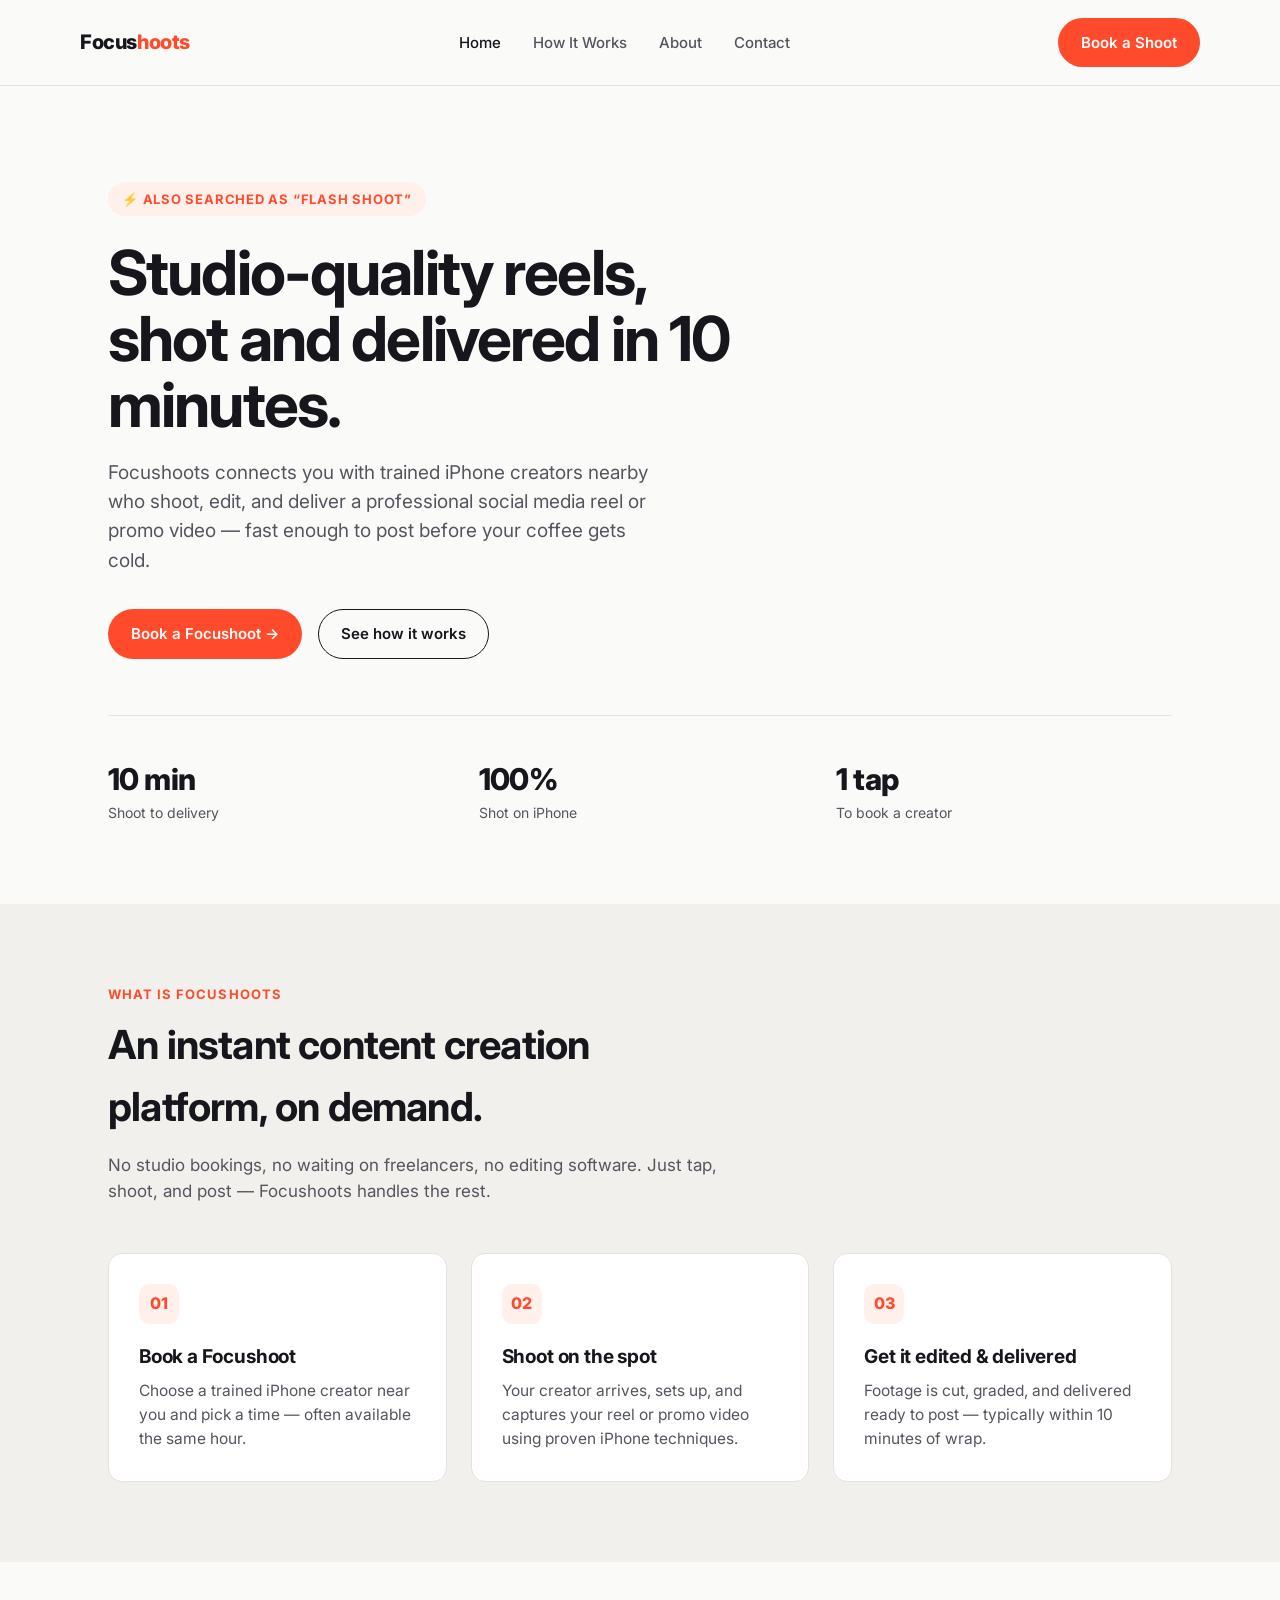
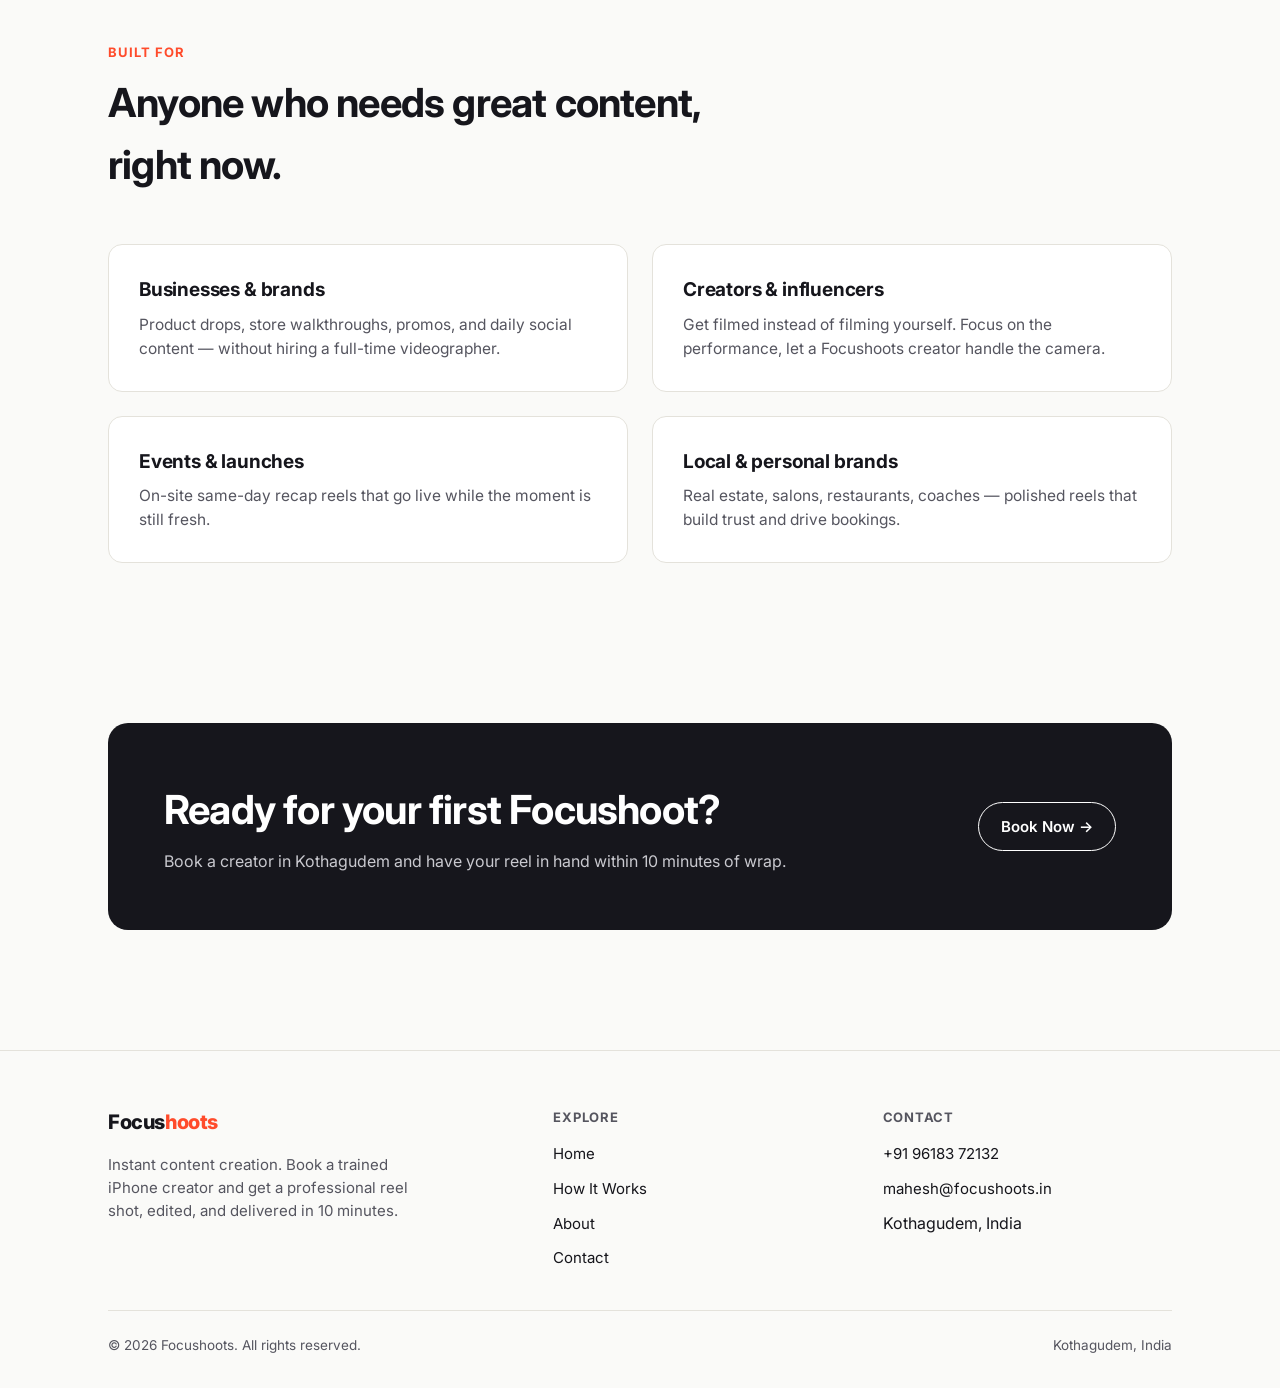
==== index.html @ 61d5305f "Add files via upload" ====
<!DOCTYPE html>
<html lang="en">
<head>
<meta charset="UTF-8" />
<meta name="viewport" content="width=device-width, initial-scale=1.0" />
<title>Focushoots — Book a Creator, Get Your Reel in 10 Minutes</title>
<meta name="description" content="Focushoots is an instant content creation platform. Book a trained iPhone creator nearby and get a professional social media reel or promo video shot, edited, and delivered in just 10 minutes." />
<link rel="preconnect" href="https://fonts.googleapis.com">
<link href="https://fonts.googleapis.com/css2?family=Inter:wght@400;500;600;700;800&display=swap" rel="stylesheet">
<link rel="stylesheet" href="style.css" />
</head>
<body>

<header class="site">
  <div class="container nav">
    <a href="index.html" class="logo">Focus<span>hoots</span></a>
    <ul class="nav-links">
      <li><a href="index.html" class="active">Home</a></li>
      <li><a href="how-it-works.html">How It Works</a></li>
      <li><a href="about.html">About</a></li>
      <li><a href="contact.html">Contact</a></li>
    </ul>
    <div class="nav-cta">
      <a href="contact.html" class="btn btn-primary">Book a Shoot</a>
    </div>
  </div>
</header>

<main>

  <!-- Hero -->
  <section class="hero">
    <div class="container">
      <span class="eyebrow">⚡ Also searched as “flash shoot”</span>
      <h1>Studio-quality reels, shot and delivered in 10 minutes.</h1>
      <p class="lede">Focushoots connects you with trained iPhone creators nearby who shoot, edit, and deliver a professional social media reel or promo video — fast enough to post before your coffee gets cold.</p>
      <div class="hero-actions">
        <a href="contact.html" class="btn btn-primary">Book a Focushoot →</a>
        <a href="how-it-works.html" class="btn btn-outline">See how it works</a>
      </div>
      <div class="hero-stats">
        <div>
          <div class="stat-num">10 min</div>
          <div class="stat-label">Shoot to delivery</div>
        </div>
        <div>
          <div class="stat-num">100%</div>
          <div class="stat-label">Shot on iPhone</div>
        </div>
        <div>
          <div class="stat-num">1 tap</div>
          <div class="stat-label">To book a creator</div>
        </div>
      </div>
    </div>
  </section>

  <!-- What we do -->
  <section class="section-alt">
    <div class="container">
      <div class="section-head">
        <div class="kicker">What is Focushoots</div>
        <h2>An instant content creation platform, on demand.</h2>
        <p>No studio bookings, no waiting on freelancers, no editing software. Just tap, shoot, and post — Focushoots handles the rest.</p>
      </div>
      <div class="grid-3">
        <div class="card">
          <div class="num">01</div>
          <h3>Book a Focushoot</h3>
          <p>Choose a trained iPhone creator near you and pick a time — often available the same hour.</p>
        </div>
        <div class="card">
          <div class="num">02</div>
          <h3>Shoot on the spot</h3>
          <p>Your creator arrives, sets up, and captures your reel or promo video using proven iPhone techniques.</p>
        </div>
        <div class="card">
          <div class="num">03</div>
          <h3>Get it edited & delivered</h3>
          <p>Footage is cut, graded, and delivered ready to post — typically within 10 minutes of wrap.</p>
        </div>
      </div>
    </div>
  </section>

  <!-- Who it's for -->
  <section>
    <div class="container">
      <div class="section-head">
        <div class="kicker">Built for</div>
        <h2>Anyone who needs great content, right now.</h2>
      </div>
      <div class="grid-2">
        <div class="card">
          <h3>Businesses & brands</h3>
          <p>Product drops, store walkthroughs, promos, and daily social content — without hiring a full-time videographer.</p>
        </div>
        <div class="card">
          <h3>Creators & influencers</h3>
          <p>Get filmed instead of filming yourself. Focus on the performance, let a Focushoots creator handle the camera.</p>
        </div>
        <div class="card">
          <h3>Events & launches</h3>
          <p>On-site same-day recap reels that go live while the moment is still fresh.</p>
        </div>
        <div class="card">
          <h3>Local & personal brands</h3>
          <p>Real estate, salons, restaurants, coaches — polished reels that build trust and drive bookings.</p>
        </div>
      </div>
    </div>
  </section>

  <!-- CTA band -->
  <section>
    <div class="container">
      <div class="cta-band">
        <div>
          <h2>Ready for your first Focushoot?</h2>
          <p>Book a creator in Kothagudem and have your reel in hand within 10 minutes of wrap.</p>
        </div>
        <a href="contact.html" class="btn btn-outline">Book Now →</a>
      </div>
    </div>
  </section>

</main>

<footer class="site">
  <div class="container">
    <div class="footer-top">
      <div class="footer-brand">
        <div class="logo">Focus<span>hoots</span></div>
        <p>Instant content creation. Book a trained iPhone creator and get a professional reel shot, edited, and delivered in 10 minutes.</p>
      </div>
      <div class="footer-col">
        <h4>Explore</h4>
        <ul>
          <li><a href="index.html">Home</a></li>
          <li><a href="how-it-works.html">How It Works</a></li>
          <li><a href="about.html">About</a></li>
          <li><a href="contact.html">Contact</a></li>
        </ul>
      </div>
      <div class="footer-col">
        <h4>Contact</h4>
        <ul>
          <li><a href="tel:+919618372132">+91 96183 72132</a></li>
          <li><a href="mailto:mahesh@focushoots.in">mahesh@focushoots.in</a></li>
          <li>Kothagudem, India</li>
        </ul>
      </div>
    </div>
    <div class="footer-bottom">
      <span>© 2026 Focushoots. All rights reserved.</span>
      <span>Kothagudem, India</span>
    </div>
  </div>
</footer>

</body>
</html>
---- style.css ----
/* Focushoots — shared styles */

:root{
  --bg: #FAFAF8;
  --bg-alt: #F1F0EC;
  --ink: #16161C;
  --ink-soft: #55555F;
  --line: #E4E2DB;
  --accent: #FF4B2B;
  --accent-ink: #ffffff;
  --radius: 14px;
  --max: 1120px;
}

*{ box-sizing: border-box; }

html{ scroll-behavior: smooth; }

body{
  margin: 0;
  background: var(--bg);
  color: var(--ink);
  font-family: "Inter", -apple-system, BlinkMacSystemFont, "Segoe UI", Roboto, Helvetica, Arial, sans-serif;
  line-height: 1.55;
  -webkit-font-smoothing: antialiased;
}

img{ max-width: 100%; display: block; }

a{ color: inherit; text-decoration: none; }

.container{
  max-width: var(--max);
  margin: 0 auto;
  padding: 0 28px;
}

/* ---------- Header ---------- */

header.site{
  position: sticky;
  top: 0;
  z-index: 50;
  background: rgba(250,250,248,0.9);
  backdrop-filter: saturate(180%) blur(8px);
  border-bottom: 1px solid var(--line);
}

.nav{
  display: flex;
  align-items: center;
  justify-content: space-between;
  padding: 18px 0;
}

.logo{
  font-weight: 800;
  font-size: 20px;
  letter-spacing: -0.02em;
}

.logo span{ color: var(--accent); }

.nav-links{
  display: flex;
  align-items: center;
  gap: 32px;
  list-style: none;
  margin: 0;
  padding: 0;
}

.nav-links a{
  font-size: 15px;
  font-weight: 500;
  color: var(--ink-soft);
  transition: color .15s ease;
}

.nav-links a:hover, .nav-links a.active{ color: var(--ink); }

.btn{
  display: inline-flex;
  align-items: center;
  justify-content: center;
  gap: 8px;
  padding: 12px 22px;
  border-radius: 999px;
  font-weight: 600;
  font-size: 15px;
  border: 1px solid transparent;
  cursor: pointer;
  transition: transform .12s ease, box-shadow .12s ease, background .12s ease;
}

.btn-primary{
  background: var(--accent);
  color: var(--accent-ink);
}
.btn-primary:hover{ transform: translateY(-1px); box-shadow: 0 8px 20px rgba(255,75,43,0.28); }

.btn-outline{
  background: transparent;
  border-color: var(--ink);
  color: var(--ink);
}
.btn-outline:hover{ background: var(--ink); color: var(--bg); }

.nav-cta{ display: flex; align-items: center; gap: 16px; }

.menu-toggle{ display: none; }

/* ---------- Hero ---------- */

.hero{
  padding: 96px 0 80px;
}

.eyebrow{
  display: inline-flex;
  align-items: center;
  gap: 8px;
  font-size: 13px;
  font-weight: 700;
  letter-spacing: 0.06em;
  text-transform: uppercase;
  color: var(--accent);
  background: #FFF0EC;
  padding: 7px 14px;
  border-radius: 999px;
  margin-bottom: 24px;
}

h1{
  font-size: clamp(36px, 5.4vw, 62px);
  line-height: 1.06;
  letter-spacing: -0.03em;
  margin: 0 0 20px;
  max-width: 16ch;
}

.lede{
  font-size: 19px;
  color: var(--ink-soft);
  max-width: 46ch;
  margin: 0 0 34px;
}

.hero-actions{
  display: flex;
  align-items: center;
  gap: 16px;
  flex-wrap: wrap;
  margin-bottom: 56px;
}

.hero-note{ font-size: 14px; color: var(--ink-soft); }

.hero-stats{
  display: grid;
  grid-template-columns: repeat(3, auto);
  gap: 40px;
  padding-top: 40px;
  border-top: 1px solid var(--line);
}

.stat-num{
  font-size: 30px;
  font-weight: 800;
  letter-spacing: -0.02em;
}
.stat-label{ font-size: 14px; color: var(--ink-soft); }

/* ---------- Sections ---------- */

section{ padding: 80px 0; }

.section-alt{ background: var(--bg-alt); }

.section-head{
  max-width: 640px;
  margin: 0 0 48px;
}

.kicker{
  font-size: 13px;
  font-weight: 700;
  letter-spacing: 0.08em;
  text-transform: uppercase;
  color: var(--accent);
  margin-bottom: 10px;
}

h2{
  font-size: clamp(28px, 3.6vw, 40px);
  letter-spacing: -0.02em;
  margin: 0 0 14px;
}

.section-head p{ color: var(--ink-soft); font-size: 17px; margin: 0; }

/* ---------- Grids / Cards ---------- */

.grid-3{
  display: grid;
  grid-template-columns: repeat(3, 1fr);
  gap: 24px;
}

.grid-2{
  display: grid;
  grid-template-columns: repeat(2, 1fr);
  gap: 24px;
}

.card{
  background: #fff;
  border: 1px solid var(--line);
  border-radius: var(--radius);
  padding: 30px;
}

.card .num{
  display: inline-flex;
  align-items: center;
  justify-content: center;
  width: 40px;
  height: 40px;
  border-radius: 10px;
  background: #FFF0EC;
  color: var(--accent);
  font-weight: 800;
  margin-bottom: 18px;
}

.card h3{
  font-size: 19px;
  margin: 0 0 8px;
  letter-spacing: -0.01em;
}

.card p{
  color: var(--ink-soft);
  font-size: 15.5px;
  margin: 0;
}

/* ---------- Steps (How it works) ---------- */

.steps{
  display: flex;
  flex-direction: column;
  gap: 0;
}

.step{
  display: grid;
  grid-template-columns: 64px 1fr;
  gap: 24px;
  padding: 32px 0;
  border-top: 1px solid var(--line);
}
.step:last-child{ border-bottom: 1px solid var(--line); }

.step-num{
  font-size: 15px;
  font-weight: 800;
  color: var(--accent);
  width: 44px;
  height: 44px;
  border-radius: 50%;
  border: 1.5px solid var(--accent);
  display: flex;
  align-items: center;
  justify-content: center;
}

.step h3{ margin: 4px 0 8px; font-size: 20px; letter-spacing: -0.01em; }
.step p{ margin: 0; color: var(--ink-soft); max-width: 60ch; }

/* ---------- CTA band ---------- */

.cta-band{
  background: var(--ink);
  color: #fff;
  border-radius: 20px;
  padding: 56px;
  display: flex;
  align-items: center;
  justify-content: space-between;
  gap: 24px;
  flex-wrap: wrap;
}

.cta-band h2{ color: #fff; margin: 0 0 8px; }
.cta-band p{ color: #C9C9CF; margin: 0; }
.cta-band .btn-outline{ border-color: #fff; color: #fff; }
.cta-band .btn-outline:hover{ background: #fff; color: var(--ink); }

/* ---------- Footer ---------- */

footer.site{
  border-top: 1px solid var(--line);
  padding: 56px 0 32px;
  margin-top: 40px;
}

.footer-top{
  display: grid;
  grid-template-columns: 1.4fr 1fr 1fr;
  gap: 40px;
  margin-bottom: 40px;
}

.footer-brand .logo{ margin-bottom: 12px; }
.footer-brand p{ color: var(--ink-soft); font-size: 15px; max-width: 34ch; }

.footer-col h4{
  font-size: 13px;
  text-transform: uppercase;
  letter-spacing: 0.06em;
  color: var(--ink-soft);
  margin: 0 0 14px;
}

.footer-col ul{ list-style: none; margin: 0; padding: 0; display: flex; flex-direction: column; gap: 10px; }
.footer-col a{ color: var(--ink); font-size: 15px; }
.footer-col a:hover{ color: var(--accent); }

.footer-bottom{
  display: flex;
  justify-content: space-between;
  align-items: center;
  padding-top: 24px;
  border-top: 1px solid var(--line);
  font-size: 13.5px;
  color: var(--ink-soft);
  flex-wrap: wrap;
  gap: 12px;
}

/* ---------- Contact page ---------- */

.contact-wrap{
  display: grid;
  grid-template-columns: 1fr 1fr;
  gap: 48px;
  align-items: start;
}

.contact-info .card{ margin-bottom: 16px; }

.contact-info .card h3{ font-size: 15px; text-transform: uppercase; letter-spacing: 0.04em; color: var(--ink-soft); margin-bottom: 6px; }
.contact-info .card p{ font-size: 18px; color: var(--ink); font-weight: 600; }

form.contact-form{
  display: flex;
  flex-direction: column;
  gap: 16px;
}

.field label{
  display: block;
  font-size: 13px;
  font-weight: 700;
  text-transform: uppercase;
  letter-spacing: 0.04em;
  color: var(--ink-soft);
  margin-bottom: 8px;
}

.field input, .field select, .field textarea{
  width: 100%;
  padding: 13px 16px;
  border-radius: 10px;
  border: 1px solid var(--line);
  background: #fff;
  font-size: 15px;
  font-family: inherit;
  color: var(--ink);
}

.field textarea{ resize: vertical; min-height: 110px; }

.field input:focus, .field select:focus, .field textarea:focus{
  outline: none;
  border-color: var(--accent);
  box-shadow: 0 0 0 3px rgba(255,75,43,0.15);
}

/* ---------- About page ---------- */

.about-hero{
  display: grid;
  grid-template-columns: 1.1fr 0.9fr;
  gap: 48px;
  align-items: center;
}

.value-list{ display: flex; flex-direction: column; gap: 28px; }
.value-list .value{ display: flex; gap: 18px; }
.value-list .dot{
  width: 8px; height: 8px; border-radius: 50%; background: var(--accent);
  margin-top: 9px; flex-shrink: 0;
}
.value-list h3{ margin: 0 0 6px; font-size: 18px; }
.value-list p{ margin: 0; color: var(--ink-soft); }

/* ---------- Responsive ---------- */

@media (max-width: 860px){
  .nav-links{ display: none; }
  .grid-3{ grid-template-columns: 1fr; }
  .grid-2{ grid-template-columns: 1fr; }
  .contact-wrap{ grid-template-columns: 1fr; }
  .about-hero{ grid-template-columns: 1fr; }
  .footer-top{ grid-template-columns: 1fr; gap: 28px; }
  .cta-band{ flex-direction: column; text-align: center; padding: 40px 28px; }
  .hero-stats{ grid-template-columns: repeat(3, 1fr); gap: 20px; }
}
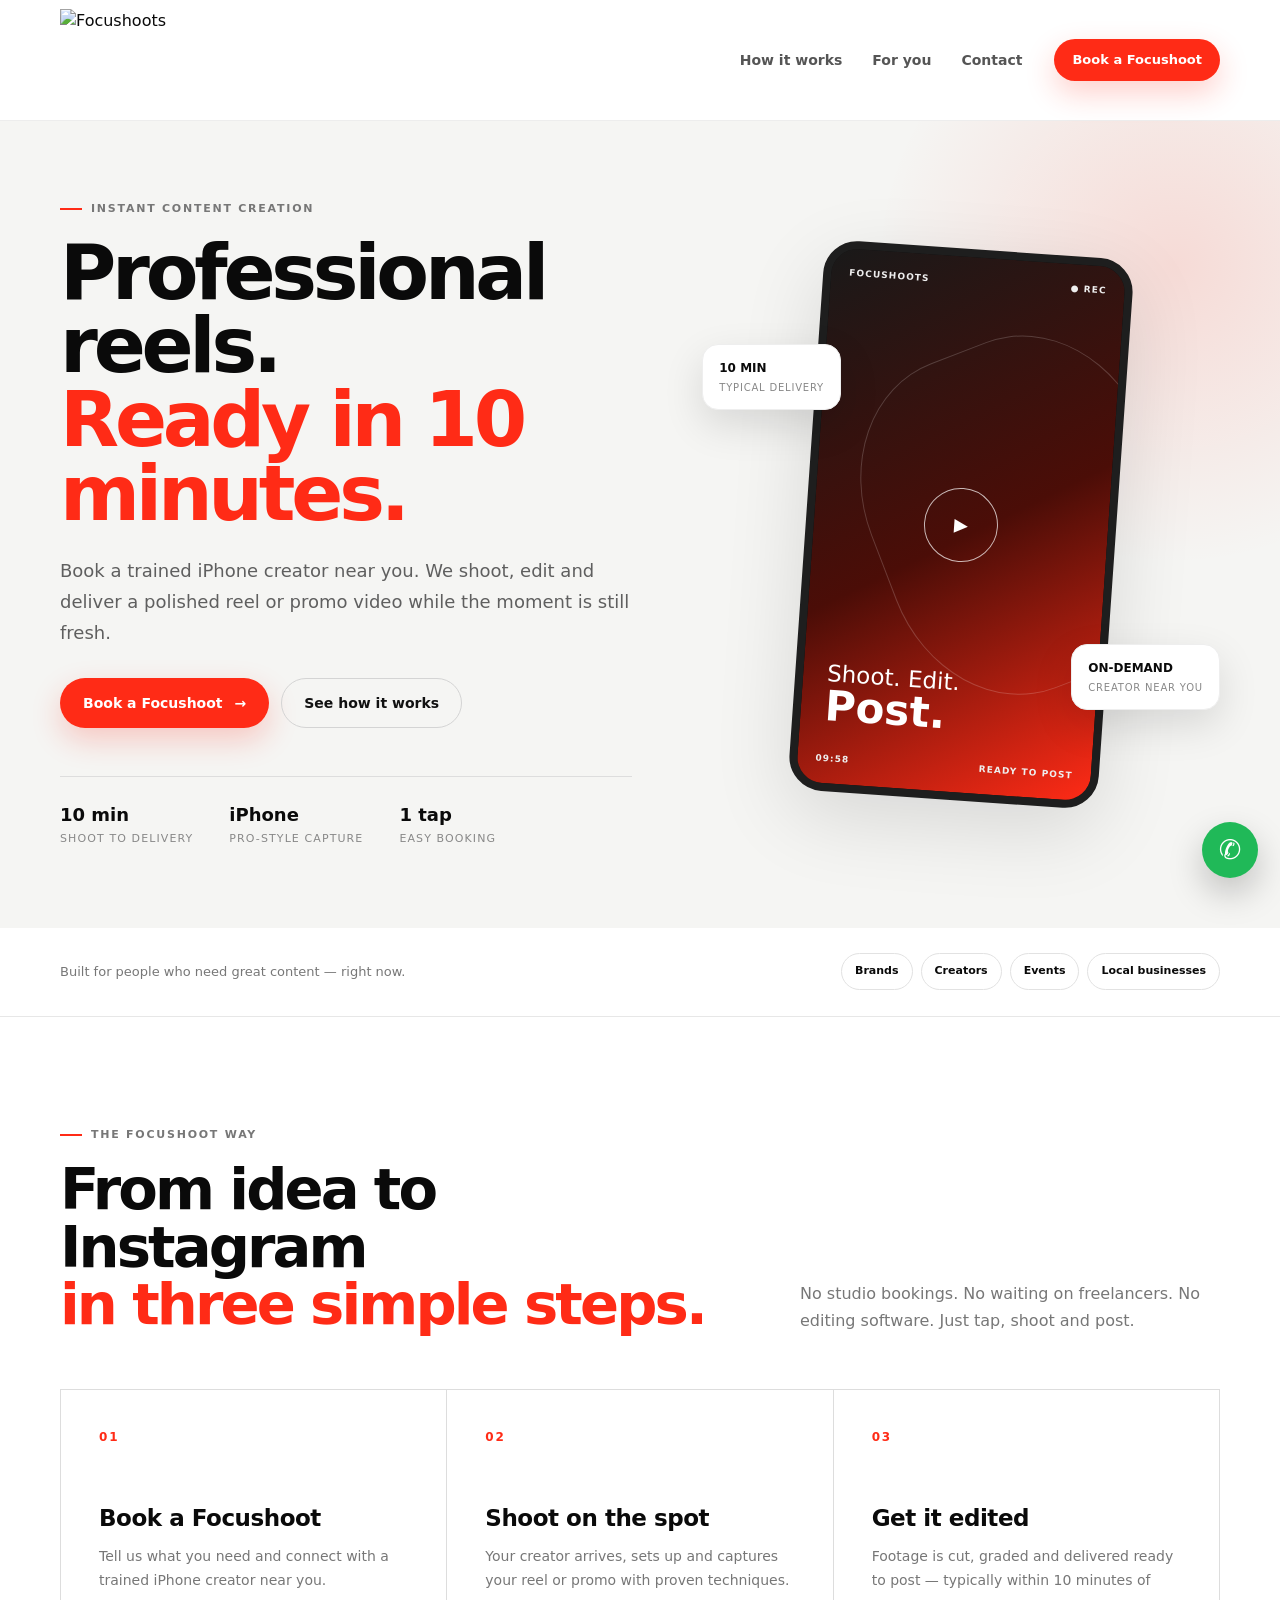
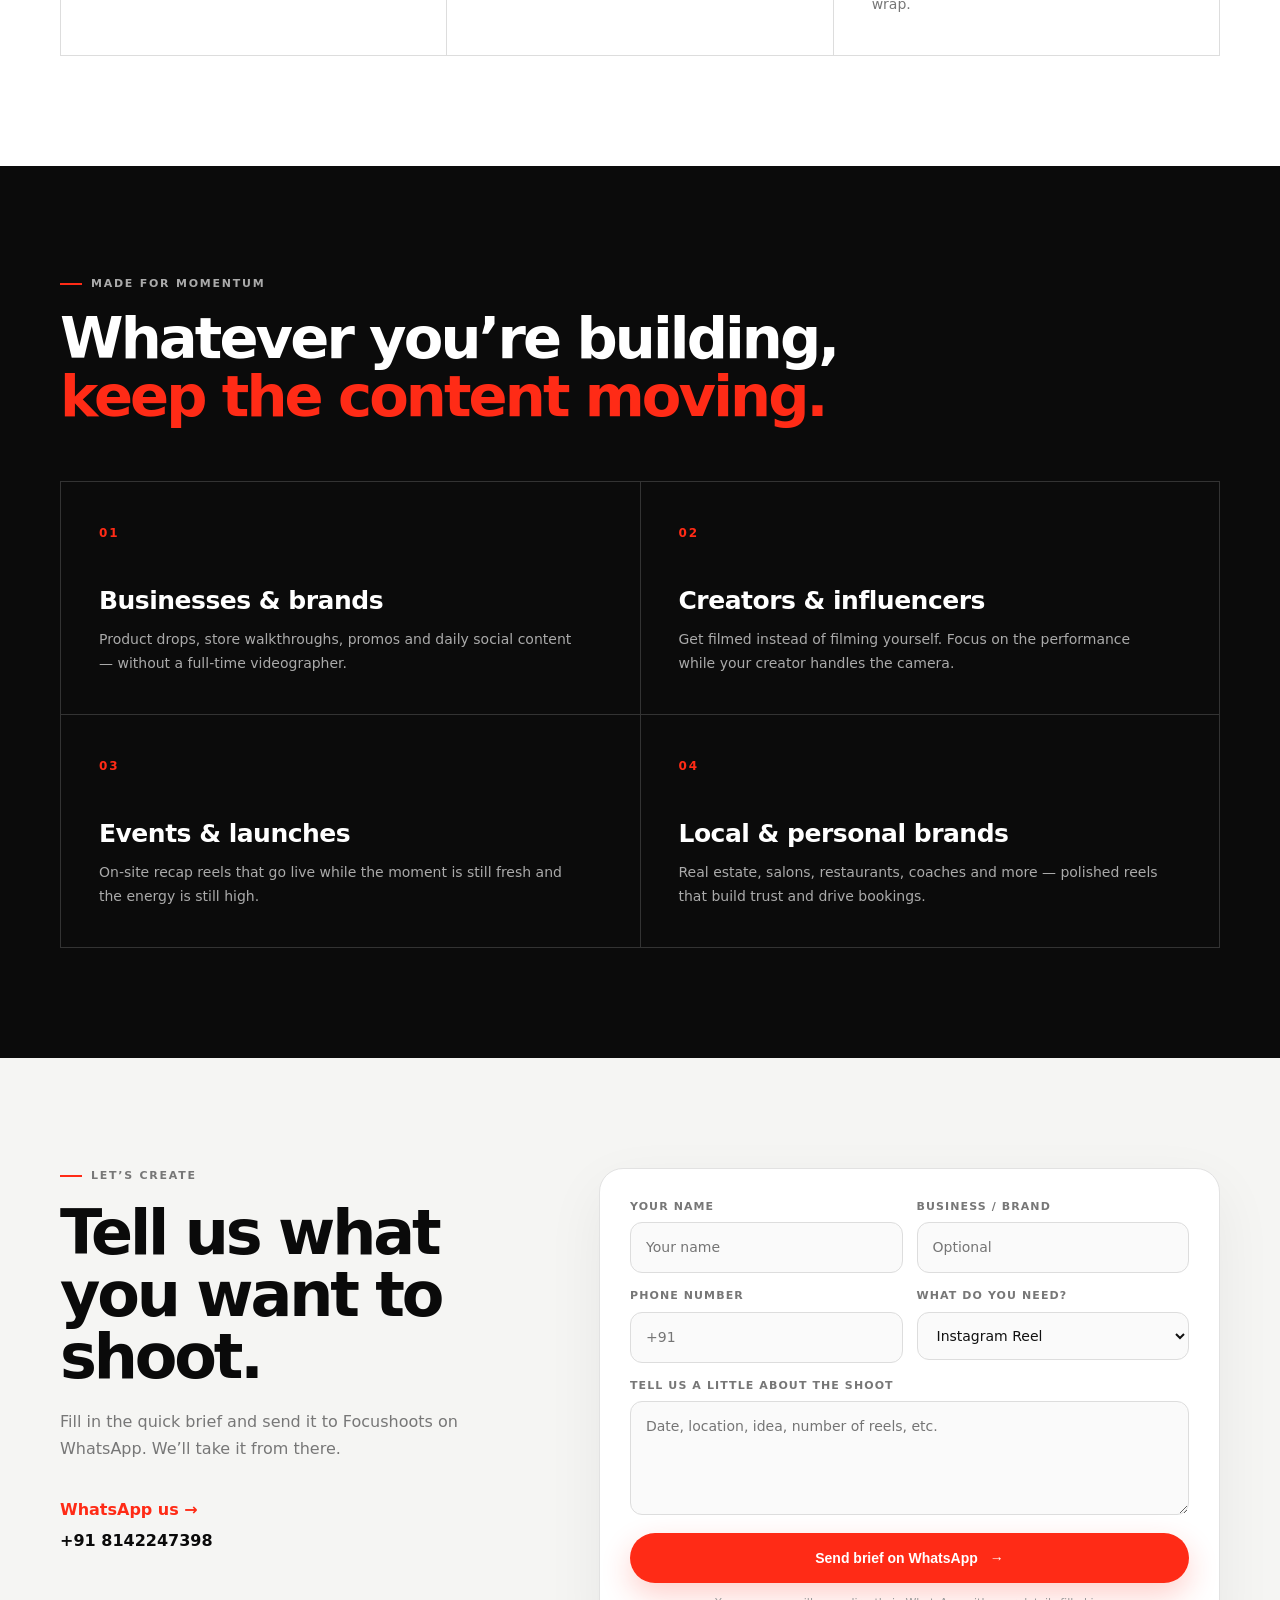
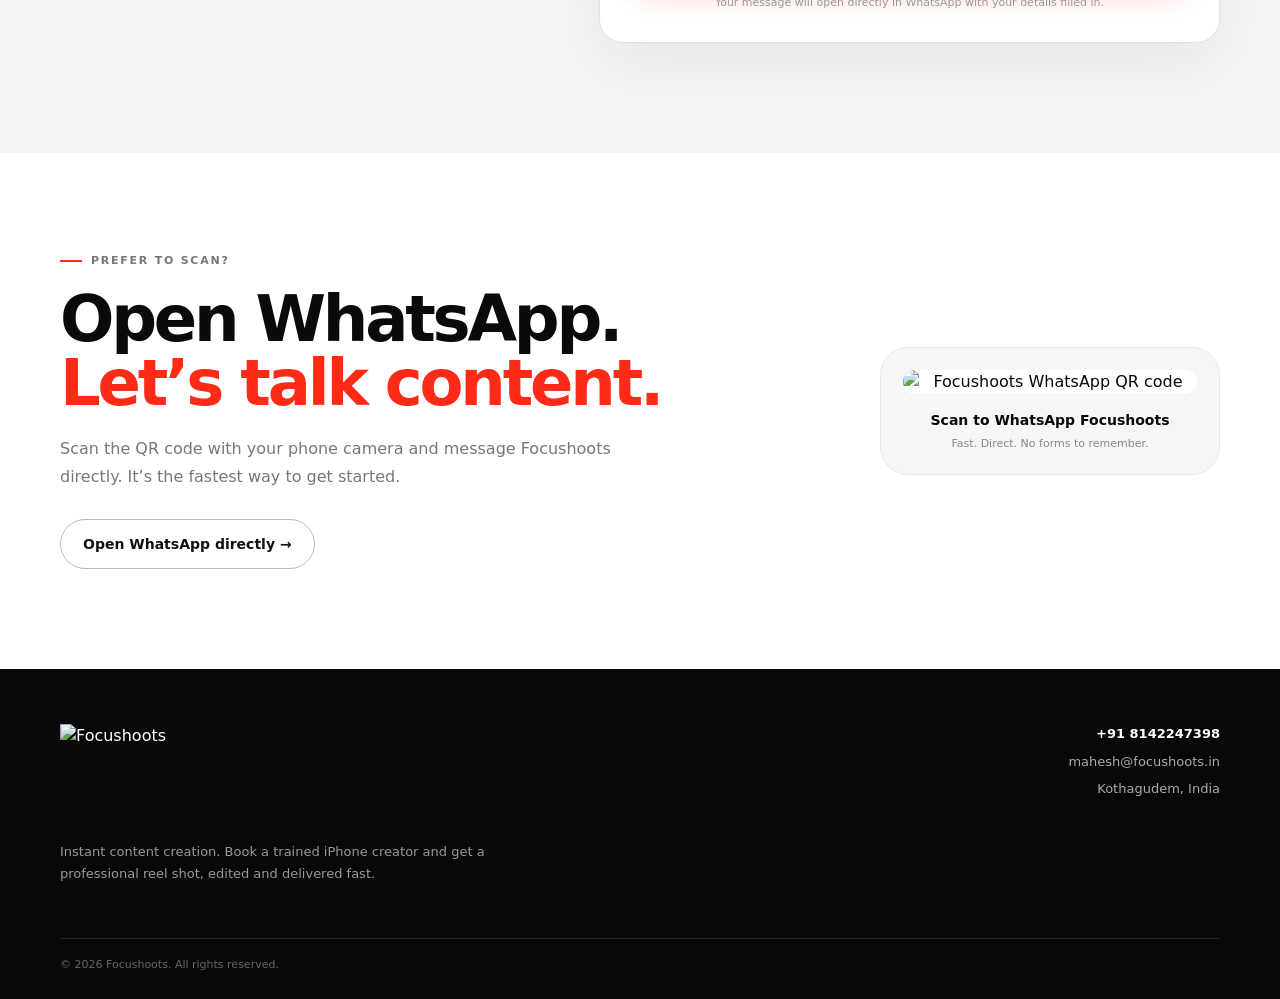
==== commit 18deaf46: "Add files via upload" ====
--- a/index.html
+++ b/index.html
@@ -1,162 +1,206 @@
-<!DOCTYPE html>
+<!doctype html>
 <html lang="en">
 <head>
-<meta charset="UTF-8" />
-<meta name="viewport" content="width=device-width, initial-scale=1.0" />
-<title>Focushoots — Book a Creator, Get Your Reel in 10 Minutes</title>
-<meta name="description" content="Focushoots is an instant content creation platform. Book a trained iPhone creator nearby and get a professional social media reel or promo video shot, edited, and delivered in just 10 minutes." />
-<link rel="preconnect" href="https://fonts.googleapis.com">
-<link href="https://fonts.googleapis.com/css2?family=Inter:wght@400;500;600;700;800&display=swap" rel="stylesheet">
-<link rel="stylesheet" href="style.css" />
+  <meta charset="utf-8">
+  <meta name="viewport" content="width=device-width, initial-scale=1">
+  <meta name="theme-color" content="#090909">
+  <meta name="description" content="Focushoots connects you with trained iPhone creators nearby who shoot, edit and deliver professional social media reels fast.">
+  <title>Focushoots — Shoot. Edit. Post.</title>
+  <link rel="stylesheet" href="style.css">
 </head>
 <body>
-
-<header class="site">
-  <div class="container nav">
-    <a href="index.html" class="logo">Focus<span>hoots</span></a>
-    <ul class="nav-links">
-      <li><a href="index.html" class="active">Home</a></li>
-      <li><a href="how-it-works.html">How It Works</a></li>
-      <li><a href="about.html">About</a></li>
-      <li><a href="contact.html">Contact</a></li>
-    </ul>
-    <div class="nav-cta">
-      <a href="contact.html" class="btn btn-primary">Book a Shoot</a>
+  <header class="site-header">
+    <div class="container nav-wrap">
+      <a class="brand" href="#top" aria-label="Focushoots home">
+        <img src="assets/focushoots-logo.png" alt="Focushoots">
+      </a>
+      <nav class="nav" id="nav">
+        <a href="#how-it-works">How it works</a>
+        <a href="#who-its-for">For you</a>
+        <a href="#contact">Contact</a>
+      </nav>
+      <a class="btn btn-small btn-red nav-cta" href="#book">Book a Focushoot</a>
+      <button class="menu-btn" aria-label="Open menu" aria-expanded="false" aria-controls="nav">☰</button>
     </div>
-  </div>
-</header>
-
-<main>
-
-  <!-- Hero -->
-  <section class="hero">
-    <div class="container">
-      <span class="eyebrow">⚡ Also searched as “flash shoot”</span>
-      <h1>Studio-quality reels, shot and delivered in 10 minutes.</h1>
-      <p class="lede">Focushoots connects you with trained iPhone creators nearby who shoot, edit, and deliver a professional social media reel or promo video — fast enough to post before your coffee gets cold.</p>
-      <div class="hero-actions">
-        <a href="contact.html" class="btn btn-primary">Book a Focushoot →</a>
-        <a href="how-it-works.html" class="btn btn-outline">See how it works</a>
-      </div>
-      <div class="hero-stats">
+  </header>
+
+  <main id="top">
+    <section class="hero">
+      <div class="hero-glow"></div>
+      <div class="container hero-grid">
+        <div class="hero-copy">
+          <div class="eyebrow"><span></span> Instant content creation</div>
+          <h1>Professional reels.<br><em>Ready in 10 minutes.</em></h1>
+          <p class="hero-text">
+            Book a trained iPhone creator near you. We shoot, edit and deliver
+            a polished reel or promo video while the moment is still fresh.
+          </p>
+          <div class="hero-actions">
+            <a class="btn btn-red" href="#book">Book a Focushoot <span>→</span></a>
+            <a class="btn btn-outline" href="#how-it-works">See how it works</a>
+          </div>
+          <div class="hero-proof">
+            <div><strong>10 min</strong><span>Shoot to delivery</span></div>
+            <div><strong>iPhone</strong><span>Pro-style capture</span></div>
+            <div><strong>1 tap</strong><span>Easy booking</span></div>
+          </div>
+        </div>
+
+        <div class="hero-visual" aria-label="Focushoots service preview">
+          <div class="phone-card">
+            <div class="phone-top"><span>FOCUSHOOTS</span><span>● REC</span></div>
+            <div class="phone-screen">
+              <div class="play-ring">▶</div>
+              <div class="screen-caption">Shoot. Edit.<br><b>Post.</b></div>
+            </div>
+            <div class="phone-bottom"><span>09:58</span><span>READY TO POST</span></div>
+          </div>
+          <div class="floating-card fc-one"><b>10 MIN</b><span>Typical delivery</span></div>
+          <div class="floating-card fc-two"><b>ON-DEMAND</b><span>Creator near you</span></div>
+        </div>
+      </div>
+    </section>
+
+    <section class="trust-strip">
+      <div class="container trust-inner">
+        <span>Built for people who need great content — right now.</span>
+        <div class="trust-pills">
+          <span>Brands</span><span>Creators</span><span>Events</span><span>Local businesses</span>
+        </div>
+      </div>
+    </section>
+
+    <section class="section" id="how-it-works">
+      <div class="container">
+        <div class="section-head">
+          <div>
+            <div class="eyebrow"><span></span> The Focushoot way</div>
+            <h2>From idea to Instagram<br><em>in three simple steps.</em></h2>
+          </div>
+          <p>No studio bookings. No waiting on freelancers. No editing software. Just tap, shoot and post.</p>
+        </div>
+
+        <div class="steps">
+          <article class="step">
+            <div class="step-number">01</div>
+            <h3>Book a Focushoot</h3>
+            <p>Tell us what you need and connect with a trained iPhone creator near you.</p>
+          </article>
+          <article class="step">
+            <div class="step-number">02</div>
+            <h3>Shoot on the spot</h3>
+            <p>Your creator arrives, sets up and captures your reel or promo with proven techniques.</p>
+          </article>
+          <article class="step">
+            <div class="step-number">03</div>
+            <h3>Get it edited</h3>
+            <p>Footage is cut, graded and delivered ready to post — typically within 10 minutes of wrap.</p>
+          </article>
+        </div>
+      </div>
+    </section>
+
+    <section class="section dark-section" id="who-its-for">
+      <div class="container">
+        <div class="section-head light">
+          <div>
+            <div class="eyebrow"><span></span> Made for momentum</div>
+            <h2>Whatever you’re building,<br><em>keep the content moving.</em></h2>
+          </div>
+        </div>
+
+        <div class="audience-grid">
+          <article class="audience">
+            <span class="audience-icon">01</span>
+            <h3>Businesses & brands</h3>
+            <p>Product drops, store walkthroughs, promos and daily social content — without a full-time videographer.</p>
+          </article>
+          <article class="audience">
+            <span class="audience-icon">02</span>
+            <h3>Creators & influencers</h3>
+            <p>Get filmed instead of filming yourself. Focus on the performance while your creator handles the camera.</p>
+          </article>
+          <article class="audience">
+            <span class="audience-icon">03</span>
+            <h3>Events & launches</h3>
+            <p>On-site recap reels that go live while the moment is still fresh and the energy is still high.</p>
+          </article>
+          <article class="audience">
+            <span class="audience-icon">04</span>
+            <h3>Local & personal brands</h3>
+            <p>Real estate, salons, restaurants, coaches and more — polished reels that build trust and drive bookings.</p>
+          </article>
+        </div>
+      </div>
+    </section>
+
+    <section class="section book-section" id="book">
+      <div class="container book-grid">
+        <div class="book-copy">
+          <div class="eyebrow"><span></span> Let’s create</div>
+          <h2>Tell us what you want to shoot.</h2>
+          <p>Fill in the quick brief and send it to Focushoots on WhatsApp. We’ll take it from there.</p>
+          <div class="contact-mini">
+            <a href="https://wa.me/message/VVF6LTLPGUEOH1?src=qr" target="_blank" rel="noopener">WhatsApp us →</a>
+            <a href="tel:+918142247398">+91 8142247398</a>
+          </div>
+        </div>
+
+        <form class="lead-form" id="leadForm">
+          <div class="form-row">
+            <label>Your name<input id="name" name="name" required placeholder="Your name"></label>
+            <label>Business / brand<input id="business" name="business" placeholder="Optional"></label>
+          </div>
+          <div class="form-row">
+            <label>Phone number<input id="phone" name="phone" type="tel" required placeholder="+91"></label>
+            <label>What do you need?<select id="service" name="service">
+              <option>Instagram Reel</option>
+              <option>Product / Brand Promo</option>
+              <option>Event / Launch Reel</option>
+              <option>Creator Content</option>
+              <option>Other</option>
+            </select></label>
+          </div>
+          <label>Tell us a little about the shoot<textarea id="message" name="message" rows="4" placeholder="Date, location, idea, number of reels, etc."></textarea></label>
+          <button class="btn btn-red btn-full" type="submit">Send brief on WhatsApp <span>→</span></button>
+          <p class="form-note">Your message will open directly in WhatsApp with your details filled in.</p>
+        </form>
+      </div>
+    </section>
+
+    <section class="qr-section" id="contact">
+      <div class="container qr-grid">
         <div>
-          <div class="stat-num">10 min</div>
-          <div class="stat-label">Shoot to delivery</div>
-        </div>
-        <div>
-          <div class="stat-num">100%</div>
-          <div class="stat-label">Shot on iPhone</div>
-        </div>
-        <div>
-          <div class="stat-num">1 tap</div>
-          <div class="stat-label">To book a creator</div>
-        </div>
+          <div class="eyebrow"><span></span> Prefer to scan?</div>
+          <h2>Open WhatsApp.<br><em>Let’s talk content.</em></h2>
+          <p>Scan the QR code with your phone camera and message Focushoots directly. It’s the fastest way to get started.</p>
+          <a class="btn btn-outline dark-btn" href="https://wa.me/message/VVF6LTLPGUEOH1?src=qr" target="_blank" rel="noopener">Open WhatsApp directly →</a>
+        </div>
+        <div class="qr-card">
+          <img src="assets/whatsapp-qr.png" alt="Focushoots WhatsApp QR code">
+          <strong>Scan to WhatsApp Focushoots</strong>
+          <span>Fast. Direct. No forms to remember.</span>
+        </div>
+      </div>
+    </section>
+  </main>
+
+  <footer>
+    <div class="container footer-grid">
+      <div>
+        <img class="footer-logo" src="assets/focushoots-logo.png" alt="Focushoots">
+        <p>Instant content creation. Book a trained iPhone creator and get a professional reel shot, edited and delivered fast.</p>
+      </div>
+      <div class="footer-contact">
+        <a href="tel:+918142247398">+91 8142247398</a>
+        <a href="mailto:mahesh@focushoots.in">mahesh@focushoots.in</a>
+        <span>Kothagudem, India</span>
       </div>
     </div>
-  </section>
-
-  <!-- What we do -->
-  <section class="section-alt">
-    <div class="container">
-      <div class="section-head">
-        <div class="kicker">What is Focushoots</div>
-        <h2>An instant content creation platform, on demand.</h2>
-        <p>No studio bookings, no waiting on freelancers, no editing software. Just tap, shoot, and post — Focushoots handles the rest.</p>
-      </div>
-      <div class="grid-3">
-        <div class="card">
-          <div class="num">01</div>
-          <h3>Book a Focushoot</h3>
-          <p>Choose a trained iPhone creator near you and pick a time — often available the same hour.</p>
-        </div>
-        <div class="card">
-          <div class="num">02</div>
-          <h3>Shoot on the spot</h3>
-          <p>Your creator arrives, sets up, and captures your reel or promo video using proven iPhone techniques.</p>
-        </div>
-        <div class="card">
-          <div class="num">03</div>
-          <h3>Get it edited & delivered</h3>
-          <p>Footage is cut, graded, and delivered ready to post — typically within 10 minutes of wrap.</p>
-        </div>
-      </div>
-    </div>
-  </section>
-
-  <!-- Who it's for -->
-  <section>
-    <div class="container">
-      <div class="section-head">
-        <div class="kicker">Built for</div>
-        <h2>Anyone who needs great content, right now.</h2>
-      </div>
-      <div class="grid-2">
-        <div class="card">
-          <h3>Businesses & brands</h3>
-          <p>Product drops, store walkthroughs, promos, and daily social content — without hiring a full-time videographer.</p>
-        </div>
-        <div class="card">
-          <h3>Creators & influencers</h3>
-          <p>Get filmed instead of filming yourself. Focus on the performance, let a Focushoots creator handle the camera.</p>
-        </div>
-        <div class="card">
-          <h3>Events & launches</h3>
-          <p>On-site same-day recap reels that go live while the moment is still fresh.</p>
-        </div>
-        <div class="card">
-          <h3>Local & personal brands</h3>
-          <p>Real estate, salons, restaurants, coaches — polished reels that build trust and drive bookings.</p>
-        </div>
-      </div>
-    </div>
-  </section>
-
-  <!-- CTA band -->
-  <section>
-    <div class="container">
-      <div class="cta-band">
-        <div>
-          <h2>Ready for your first Focushoot?</h2>
-          <p>Book a creator in Kothagudem and have your reel in hand within 10 minutes of wrap.</p>
-        </div>
-        <a href="contact.html" class="btn btn-outline">Book Now →</a>
-      </div>
-    </div>
-  </section>
-
-</main>
-
-<footer class="site">
-  <div class="container">
-    <div class="footer-top">
-      <div class="footer-brand">
-        <div class="logo">Focus<span>hoots</span></div>
-        <p>Instant content creation. Book a trained iPhone creator and get a professional reel shot, edited, and delivered in 10 minutes.</p>
-      </div>
-      <div class="footer-col">
-        <h4>Explore</h4>
-        <ul>
-          <li><a href="index.html">Home</a></li>
-          <li><a href="how-it-works.html">How It Works</a></li>
-          <li><a href="about.html">About</a></li>
-          <li><a href="contact.html">Contact</a></li>
-        </ul>
-      </div>
-      <div class="footer-col">
-        <h4>Contact</h4>
-        <ul>
-          <li><a href="tel:+919618372132">+91 96183 72132</a></li>
-          <li><a href="mailto:mahesh@focushoots.in">mahesh@focushoots.in</a></li>
-          <li>Kothagudem, India</li>
-        </ul>
-      </div>
-    </div>
-    <div class="footer-bottom">
-      <span>© 2026 Focushoots. All rights reserved.</span>
-      <span>Kothagudem, India</span>
-    </div>
-  </div>
-</footer>
-
+    <div class="container copyright">© <span id="year"></span> Focushoots. All rights reserved.</div>
+  </footer>
+
+  <a class="floating-wa" href="https://wa.me/message/VVF6LTLPGUEOH1?src=qr" target="_blank" rel="noopener" aria-label="Chat with Focushoots on WhatsApp">✆</a>
+  <script src="script.js"></script>
 </body>
 </html>
--- a/style.css
+++ b/style.css
@@ -1,420 +1,124 @@
-/* Focushoots — shared styles */
-
 :root{
-  --bg: #FAFAF8;
-  --bg-alt: #F1F0EC;
-  --ink: #16161C;
-  --ink-soft: #55555F;
-  --line: #E4E2DB;
-  --accent: #FF4B2B;
-  --accent-ink: #ffffff;
-  --radius: 14px;
-  --max: 1120px;
+  --red:#ff2b16;--red2:#ff4a35;--ink:#0a0a0a;--muted:#737373;--line:#e7e7e7;
+  --soft:#f5f5f3;--white:#fff;--radius:24px;--shadow:0 24px 80px rgba(0,0,0,.12);
 }
-
-*{ box-sizing: border-box; }
-
-html{ scroll-behavior: smooth; }
-
-body{
-  margin: 0;
-  background: var(--bg);
-  color: var(--ink);
-  font-family: "Inter", -apple-system, BlinkMacSystemFont, "Segoe UI", Roboto, Helvetica, Arial, sans-serif;
-  line-height: 1.55;
-  -webkit-font-smoothing: antialiased;
+*{box-sizing:border-box}
+html{scroll-behavior:smooth}
+body{margin:0;background:#fff;color:var(--ink);font-family:Inter,ui-sans-serif,system-ui,-apple-system,BlinkMacSystemFont,"Segoe UI",sans-serif;line-height:1.5}
+a{color:inherit;text-decoration:none}
+img{max-width:100%;display:block}
+.container{width:min(1160px,calc(100% - 40px));margin:auto}
+.site-header{position:sticky;top:0;z-index:50;background:rgba(255,255,255,.9);backdrop-filter:blur(18px);border-bottom:1px solid rgba(0,0,0,.07)}
+.nav-wrap{height:120px;display:flex;align-items:center;gap:28px}
+.brand{width:315px;display:block}
+.brand img{width:100%;height:102px;object-fit:contain}
+.nav{display:flex;gap:30px;margin-left:auto;font-size:14px;font-weight:700;color:#555}
+.nav a:hover{color:var(--red)}
+.nav-cta{margin-left:4px}
+.menu-btn{display:none;background:none;border:0;font-size:25px}
+.btn{display:inline-flex;align-items:center;justify-content:center;gap:12px;min-height:50px;padding:0 22px;border-radius:999px;font-size:14px;font-weight:800;border:1px solid transparent;transition:.2s transform,.2s box-shadow,.2s background}
+.btn:hover{transform:translateY(-2px)}
+.btn-red{background:var(--red);color:white;box-shadow:0 12px 30px rgba(255,43,22,.22)}
+.btn-red:hover{background:#e9200c}
+.btn-outline{background:transparent;border-color:#d4d4d4;color:#111}
+.btn-outline:hover{border-color:#111}
+.btn-small{min-height:42px;padding:0 17px;font-size:13px}
+.hero{position:relative;overflow:hidden;background:var(--soft);min-height:650px;display:flex;align-items:center}
+.hero-glow{position:absolute;width:650px;height:650px;border-radius:50%;right:-220px;top:-180px;background:radial-gradient(circle,rgba(255,43,22,.13),transparent 65%)}
+.hero-grid{display:grid;grid-template-columns:1.05fr .95fr;align-items:center;gap:70px;padding:80px 0}
+.eyebrow{display:flex;align-items:center;gap:9px;text-transform:uppercase;letter-spacing:.16em;font-size:11px;font-weight:900;color:#777;margin-bottom:18px}
+.eyebrow span{width:22px;height:2px;background:var(--red);display:inline-block}
+h1,h2,h3,p{margin-top:0}
+h1{font-size:clamp(48px,6vw,78px);line-height:.96;letter-spacing:-.055em;margin-bottom:26px;max-width:760px}
+h1 em,h2 em{font-style:normal;color:var(--red)}
+.hero-text{font-size:18px;color:#5f5f5f;max-width:620px;line-height:1.7;margin-bottom:30px}
+.hero-actions{display:flex;gap:12px;flex-wrap:wrap}
+.hero-proof{display:flex;gap:36px;margin-top:48px;padding-top:24px;border-top:1px solid #ddd}
+.hero-proof div{display:flex;flex-direction:column;gap:3px}
+.hero-proof strong{font-size:18px}
+.hero-proof span{font-size:11px;color:#888;text-transform:uppercase;letter-spacing:.1em}
+.hero-visual{min-height:480px;position:relative;display:grid;place-items:center}
+.phone-card{width:min(310px,75%);aspect-ratio:9/16;border-radius:34px;background:#111;border:8px solid #1e1e1e;box-shadow:var(--shadow);overflow:hidden;position:relative;transform:rotate(4deg)}
+.phone-top,.phone-bottom{position:absolute;left:18px;right:18px;display:flex;justify-content:space-between;color:#eee;font-size:9px;letter-spacing:.12em;font-weight:800;z-index:2}
+.phone-top{top:18px}.phone-bottom{bottom:18px}
+.phone-screen{position:absolute;inset:0;background:linear-gradient(150deg,#191919 0%,#4b0d07 52%,#ff2b16 100%);display:flex;align-items:center;justify-content:center}
+.phone-screen:after{content:"";position:absolute;inset:15% -20% 20% 20%;border:1px solid rgba(255,255,255,.18);transform:rotate(-25deg);border-radius:40%}
+.play-ring{width:74px;height:74px;border:1px solid rgba(255,255,255,.7);border-radius:50%;display:grid;place-items:center;color:#fff;font-size:18px;z-index:2}
+.screen-caption{position:absolute;left:24px;bottom:55px;color:#fff;font-size:23px;line-height:1.02;z-index:2}
+.screen-caption b{font-size:42px}
+.floating-card{position:absolute;background:#fff;border:1px solid #eee;border-radius:16px;padding:14px 16px;box-shadow:0 15px 40px rgba(0,0,0,.12);display:flex;flex-direction:column}
+.floating-card b{font-size:12px}.floating-card span{font-size:10px;color:#888;text-transform:uppercase;letter-spacing:.08em;margin-top:3px}
+.fc-one{left:0;top:95px}.fc-two{right:0;bottom:90px}
+.trust-strip{border-bottom:1px solid var(--line);background:#fff}
+.trust-inner{min-height:88px;display:flex;align-items:center;justify-content:space-between;gap:30px}
+.trust-inner>span{font-size:13px;color:#777}
+.trust-pills{display:flex;gap:8px;flex-wrap:wrap}
+.trust-pills span{padding:9px 13px;border:1px solid #e2e2e2;border-radius:999px;font-size:11px;font-weight:700}
+.section{padding:110px 0}
+.section-head{display:flex;justify-content:space-between;gap:50px;align-items:end;margin-bottom:55px}
+.section-head h2,h2{font-size:clamp(38px,4.5vw,60px);line-height:1;letter-spacing:-.05em;margin-bottom:0}
+.section-head>p{max-width:420px;color:#777;line-height:1.7;margin:0}
+.steps{display:grid;grid-template-columns:repeat(3,1fr);gap:1px;background:#ddd;border:1px solid #ddd}
+.step{background:#fff;padding:38px;min-height:260px}
+.step-number{color:var(--red);font-size:12px;font-weight:900;letter-spacing:.15em;margin-bottom:55px}
+.step h3{font-size:23px;letter-spacing:-.02em;margin-bottom:10px}
+.step p{color:#777;font-size:14px;line-height:1.7;margin-bottom:0}
+.dark-section{background:#0b0b0b;color:#fff}
+.light .eyebrow{color:#aaa}
+.audience-grid{display:grid;grid-template-columns:repeat(2,1fr);gap:1px;background:#333;border:1px solid #333}
+.audience{background:#0b0b0b;padding:38px;min-height:230px;transition:.2s background}
+.audience:hover{background:#151515}
+.audience-icon{color:var(--red);font-size:12px;font-weight:900;letter-spacing:.15em}
+.audience h3{font-size:25px;margin:38px 0 9px;letter-spacing:-.02em}
+.audience p{color:#aaa;max-width:480px;font-size:14px;line-height:1.7;margin-bottom:0}
+.book-section{background:var(--soft)}
+.book-grid{display:grid;grid-template-columns:.85fr 1.15fr;gap:80px;align-items:start}
+.book-copy h2{font-size:clamp(42px,5vw,62px);line-height:1;letter-spacing:-.05em;margin-bottom:20px}
+.book-copy>p{color:#777;max-width:450px;line-height:1.7}
+.contact-mini{display:flex;flex-direction:column;gap:7px;margin-top:35px;font-weight:800}
+.contact-mini a:first-child{color:var(--red)}
+.lead-form{background:#fff;border:1px solid #e2e2e2;border-radius:var(--radius);padding:30px;box-shadow:0 20px 60px rgba(0,0,0,.06)}
+.form-row{display:grid;grid-template-columns:1fr 1fr;gap:14px}
+label{display:flex;flex-direction:column;gap:7px;font-size:11px;text-transform:uppercase;letter-spacing:.1em;font-weight:900;color:#777;margin-bottom:15px}
+input,select,textarea{width:100%;font:inherit;text-transform:none;letter-spacing:normal;font-weight:500;font-size:14px;border:1px solid #ddd;border-radius:12px;background:#fafafa;padding:14px 15px;outline:none;color:#111}
+textarea{resize:vertical}
+input:focus,select:focus,textarea:focus{border-color:#111;background:#fff}
+.btn-full{width:100%;border:0;margin-top:3px}
+.form-note{font-size:11px;color:#999;text-align:center;margin:12px 0 0}
+.qr-section{padding:100px 0;background:#fff}
+.qr-grid{display:grid;grid-template-columns:1fr 340px;align-items:center;gap:100px}
+.qr-grid h2{font-size:clamp(44px,5vw,65px);margin-bottom:20px}
+.qr-grid p{color:#777;max-width:560px;line-height:1.75;margin-bottom:28px}
+.dark-btn{border-color:#bbb}
+.qr-card{background:#f6f6f4;border-radius:28px;padding:22px;text-align:center;border:1px solid #e8e8e8}
+.qr-card img{width:100%;border-radius:16px;background:#fff}
+.qr-card strong{display:block;margin-top:16px;font-size:14px}
+.qr-card span{display:block;color:#888;font-size:11px;margin-top:5px}
+footer{background:#080808;color:#fff;padding:55px 0 25px}
+.footer-grid{display:flex;justify-content:space-between;gap:50px}
+.footer-grid>div:first-child{max-width:440px}
+.footer-logo{width:315px;height:102px;object-fit:contain;object-position:left center;margin-bottom:15px}
+footer p{color:#999;font-size:13px;line-height:1.7}
+.footer-contact{display:flex;flex-direction:column;gap:8px;text-align:right;font-size:13px;color:#aaa}
+.footer-contact a:first-child{color:#fff;font-weight:800}
+.copyright{border-top:1px solid #252525;margin-top:40px;padding-top:18px;color:#666;font-size:11px}
+.floating-wa{position:fixed;right:22px;bottom:22px;width:56px;height:56px;border-radius:50%;background:#20b958;color:#fff;display:grid;place-items:center;font-size:27px;font-weight:700;z-index:40;box-shadow:0 15px 35px rgba(0,0,0,.22)}
+@media(max-width:900px){
+  .nav{display:none}.nav-cta{margin-left:auto}.menu-btn{display:block}
+  .nav.open{display:flex;position:absolute;left:20px;right:20px;top:70px;background:#fff;border:1px solid #ddd;border-radius:16px;padding:18px;flex-direction:column;box-shadow:var(--shadow)}
+  .hero-grid,.book-grid,.qr-grid{grid-template-columns:1fr;gap:45px}
+  .hero{min-height:auto}.hero-grid{padding:70px 0}.hero-visual{min-height:430px}
+  .section-head{align-items:start;flex-direction:column}.steps{grid-template-columns:1fr}
+  .audience-grid{grid-template-columns:1fr}.qr-grid{gap:45px}.qr-card{max-width:360px}
 }
-
-img{ max-width: 100%; display: block; }
-
-a{ color: inherit; text-decoration: none; }
-
-.container{
-  max-width: var(--max);
-  margin: 0 auto;
-  padding: 0 28px;
+@media(max-width:620px){
+  .container{width:min(100% - 28px,1160px)}
+  .nav-cta{display:none}.brand{width:262px}
+  h1{font-size:48px}.hero-text{font-size:16px}
+  .hero-proof{gap:18px;justify-content:space-between}.hero-proof strong{font-size:16px}.hero-proof span{font-size:9px}
+  .phone-card{width:245px}.floating-card{padding:11px 12px}.fc-one{left:5px}.fc-two{right:5px}
+  .section{padding:78px 0}.step,.audience{padding:28px}.step-number{margin-bottom:35px}
+  .form-row{grid-template-columns:1fr}.lead-form{padding:20px}
+  .footer-grid{flex-direction:column}.footer-contact{text-align:left}
+  .qr-section{padding:75px 0}
 }
-
-/* ---------- Header ---------- */
-
-header.site{
-  position: sticky;
-  top: 0;
-  z-index: 50;
-  background: rgba(250,250,248,0.9);
-  backdrop-filter: saturate(180%) blur(8px);
-  border-bottom: 1px solid var(--line);
-}
-
-.nav{
-  display: flex;
-  align-items: center;
-  justify-content: space-between;
-  padding: 18px 0;
-}
-
-.logo{
-  font-weight: 800;
-  font-size: 20px;
-  letter-spacing: -0.02em;
-}
-
-.logo span{ color: var(--accent); }
-
-.nav-links{
-  display: flex;
-  align-items: center;
-  gap: 32px;
-  list-style: none;
-  margin: 0;
-  padding: 0;
-}
-
-.nav-links a{
-  font-size: 15px;
-  font-weight: 500;
-  color: var(--ink-soft);
-  transition: color .15s ease;
-}
-
-.nav-links a:hover, .nav-links a.active{ color: var(--ink); }
-
-.btn{
-  display: inline-flex;
-  align-items: center;
-  justify-content: center;
-  gap: 8px;
-  padding: 12px 22px;
-  border-radius: 999px;
-  font-weight: 600;
-  font-size: 15px;
-  border: 1px solid transparent;
-  cursor: pointer;
-  transition: transform .12s ease, box-shadow .12s ease, background .12s ease;
-}
-
-.btn-primary{
-  background: var(--accent);
-  color: var(--accent-ink);
-}
-.btn-primary:hover{ transform: translateY(-1px); box-shadow: 0 8px 20px rgba(255,75,43,0.28); }
-
-.btn-outline{
-  background: transparent;
-  border-color: var(--ink);
-  color: var(--ink);
-}
-.btn-outline:hover{ background: var(--ink); color: var(--bg); }
-
-.nav-cta{ display: flex; align-items: center; gap: 16px; }
-
-.menu-toggle{ display: none; }
-
-/* ---------- Hero ---------- */
-
-.hero{
-  padding: 96px 0 80px;
-}
-
-.eyebrow{
-  display: inline-flex;
-  align-items: center;
-  gap: 8px;
-  font-size: 13px;
-  font-weight: 700;
-  letter-spacing: 0.06em;
-  text-transform: uppercase;
-  color: var(--accent);
-  background: #FFF0EC;
-  padding: 7px 14px;
-  border-radius: 999px;
-  margin-bottom: 24px;
-}
-
-h1{
-  font-size: clamp(36px, 5.4vw, 62px);
-  line-height: 1.06;
-  letter-spacing: -0.03em;
-  margin: 0 0 20px;
-  max-width: 16ch;
-}
-
-.lede{
-  font-size: 19px;
-  color: var(--ink-soft);
-  max-width: 46ch;
-  margin: 0 0 34px;
-}
-
-.hero-actions{
-  display: flex;
-  align-items: center;
-  gap: 16px;
-  flex-wrap: wrap;
-  margin-bottom: 56px;
-}
-
-.hero-note{ font-size: 14px; color: var(--ink-soft); }
-
-.hero-stats{
-  display: grid;
-  grid-template-columns: repeat(3, auto);
-  gap: 40px;
-  padding-top: 40px;
-  border-top: 1px solid var(--line);
-}
-
-.stat-num{
-  font-size: 30px;
-  font-weight: 800;
-  letter-spacing: -0.02em;
-}
-.stat-label{ font-size: 14px; color: var(--ink-soft); }
-
-/* ---------- Sections ---------- */
-
-section{ padding: 80px 0; }
-
-.section-alt{ background: var(--bg-alt); }
-
-.section-head{
-  max-width: 640px;
-  margin: 0 0 48px;
-}
-
-.kicker{
-  font-size: 13px;
-  font-weight: 700;
-  letter-spacing: 0.08em;
-  text-transform: uppercase;
-  color: var(--accent);
-  margin-bottom: 10px;
-}
-
-h2{
-  font-size: clamp(28px, 3.6vw, 40px);
-  letter-spacing: -0.02em;
-  margin: 0 0 14px;
-}
-
-.section-head p{ color: var(--ink-soft); font-size: 17px; margin: 0; }
-
-/* ---------- Grids / Cards ---------- */
-
-.grid-3{
-  display: grid;
-  grid-template-columns: repeat(3, 1fr);
-  gap: 24px;
-}
-
-.grid-2{
-  display: grid;
-  grid-template-columns: repeat(2, 1fr);
-  gap: 24px;
-}
-
-.card{
-  background: #fff;
-  border: 1px solid var(--line);
-  border-radius: var(--radius);
-  padding: 30px;
-}
-
-.card .num{
-  display: inline-flex;
-  align-items: center;
-  justify-content: center;
-  width: 40px;
-  height: 40px;
-  border-radius: 10px;
-  background: #FFF0EC;
-  color: var(--accent);
-  font-weight: 800;
-  margin-bottom: 18px;
-}
-
-.card h3{
-  font-size: 19px;
-  margin: 0 0 8px;
-  letter-spacing: -0.01em;
-}
-
-.card p{
-  color: var(--ink-soft);
-  font-size: 15.5px;
-  margin: 0;
-}
-
-/* ---------- Steps (How it works) ---------- */
-
-.steps{
-  display: flex;
-  flex-direction: column;
-  gap: 0;
-}
-
-.step{
-  display: grid;
-  grid-template-columns: 64px 1fr;
-  gap: 24px;
-  padding: 32px 0;
-  border-top: 1px solid var(--line);
-}
-.step:last-child{ border-bottom: 1px solid var(--line); }
-
-.step-num{
-  font-size: 15px;
-  font-weight: 800;
-  color: var(--accent);
-  width: 44px;
-  height: 44px;
-  border-radius: 50%;
-  border: 1.5px solid var(--accent);
-  display: flex;
-  align-items: center;
-  justify-content: center;
-}
-
-.step h3{ margin: 4px 0 8px; font-size: 20px; letter-spacing: -0.01em; }
-.step p{ margin: 0; color: var(--ink-soft); max-width: 60ch; }
-
-/* ---------- CTA band ---------- */
-
-.cta-band{
-  background: var(--ink);
-  color: #fff;
-  border-radius: 20px;
-  padding: 56px;
-  display: flex;
-  align-items: center;
-  justify-content: space-between;
-  gap: 24px;
-  flex-wrap: wrap;
-}
-
-.cta-band h2{ color: #fff; margin: 0 0 8px; }
-.cta-band p{ color: #C9C9CF; margin: 0; }
-.cta-band .btn-outline{ border-color: #fff; color: #fff; }
-.cta-band .btn-outline:hover{ background: #fff; color: var(--ink); }
-
-/* ---------- Footer ---------- */
-
-footer.site{
-  border-top: 1px solid var(--line);
-  padding: 56px 0 32px;
-  margin-top: 40px;
-}
-
-.footer-top{
-  display: grid;
-  grid-template-columns: 1.4fr 1fr 1fr;
-  gap: 40px;
-  margin-bottom: 40px;
-}
-
-.footer-brand .logo{ margin-bottom: 12px; }
-.footer-brand p{ color: var(--ink-soft); font-size: 15px; max-width: 34ch; }
-
-.footer-col h4{
-  font-size: 13px;
-  text-transform: uppercase;
-  letter-spacing: 0.06em;
-  color: var(--ink-soft);
-  margin: 0 0 14px;
-}
-
-.footer-col ul{ list-style: none; margin: 0; padding: 0; display: flex; flex-direction: column; gap: 10px; }
-.footer-col a{ color: var(--ink); font-size: 15px; }
-.footer-col a:hover{ color: var(--accent); }
-
-.footer-bottom{
-  display: flex;
-  justify-content: space-between;
-  align-items: center;
-  padding-top: 24px;
-  border-top: 1px solid var(--line);
-  font-size: 13.5px;
-  color: var(--ink-soft);
-  flex-wrap: wrap;
-  gap: 12px;
-}
-
-/* ---------- Contact page ---------- */
-
-.contact-wrap{
-  display: grid;
-  grid-template-columns: 1fr 1fr;
-  gap: 48px;
-  align-items: start;
-}
-
-.contact-info .card{ margin-bottom: 16px; }
-
-.contact-info .card h3{ font-size: 15px; text-transform: uppercase; letter-spacing: 0.04em; color: var(--ink-soft); margin-bottom: 6px; }
-.contact-info .card p{ font-size: 18px; color: var(--ink); font-weight: 600; }
-
-form.contact-form{
-  display: flex;
-  flex-direction: column;
-  gap: 16px;
-}
-
-.field label{
-  display: block;
-  font-size: 13px;
-  font-weight: 700;
-  text-transform: uppercase;
-  letter-spacing: 0.04em;
-  color: var(--ink-soft);
-  margin-bottom: 8px;
-}
-
-.field input, .field select, .field textarea{
-  width: 100%;
-  padding: 13px 16px;
-  border-radius: 10px;
-  border: 1px solid var(--line);
-  background: #fff;
-  font-size: 15px;
-  font-family: inherit;
-  color: var(--ink);
-}
-
-.field textarea{ resize: vertical; min-height: 110px; }
-
-.field input:focus, .field select:focus, .field textarea:focus{
-  outline: none;
-  border-color: var(--accent);
-  box-shadow: 0 0 0 3px rgba(255,75,43,0.15);
-}
-
-/* ---------- About page ---------- */
-
-.about-hero{
-  display: grid;
-  grid-template-columns: 1.1fr 0.9fr;
-  gap: 48px;
-  align-items: center;
-}
-
-.value-list{ display: flex; flex-direction: column; gap: 28px; }
-.value-list .value{ display: flex; gap: 18px; }
-.value-list .dot{
-  width: 8px; height: 8px; border-radius: 50%; background: var(--accent);
-  margin-top: 9px; flex-shrink: 0;
-}
-.value-list h3{ margin: 0 0 6px; font-size: 18px; }
-.value-list p{ margin: 0; color: var(--ink-soft); }
-
-/* ---------- Responsive ---------- */
-
-@media (max-width: 860px){
-  .nav-links{ display: none; }
-  .grid-3{ grid-template-columns: 1fr; }
-  .grid-2{ grid-template-columns: 1fr; }
-  .contact-wrap{ grid-template-columns: 1fr; }
-  .about-hero{ grid-template-columns: 1fr; }
-  .footer-top{ grid-template-columns: 1fr; gap: 28px; }
-  .cta-band{ flex-direction: column; text-align: center; padding: 40px 28px; }
-  .hero-stats{ grid-template-columns: repeat(3, 1fr); gap: 20px; }
-}
